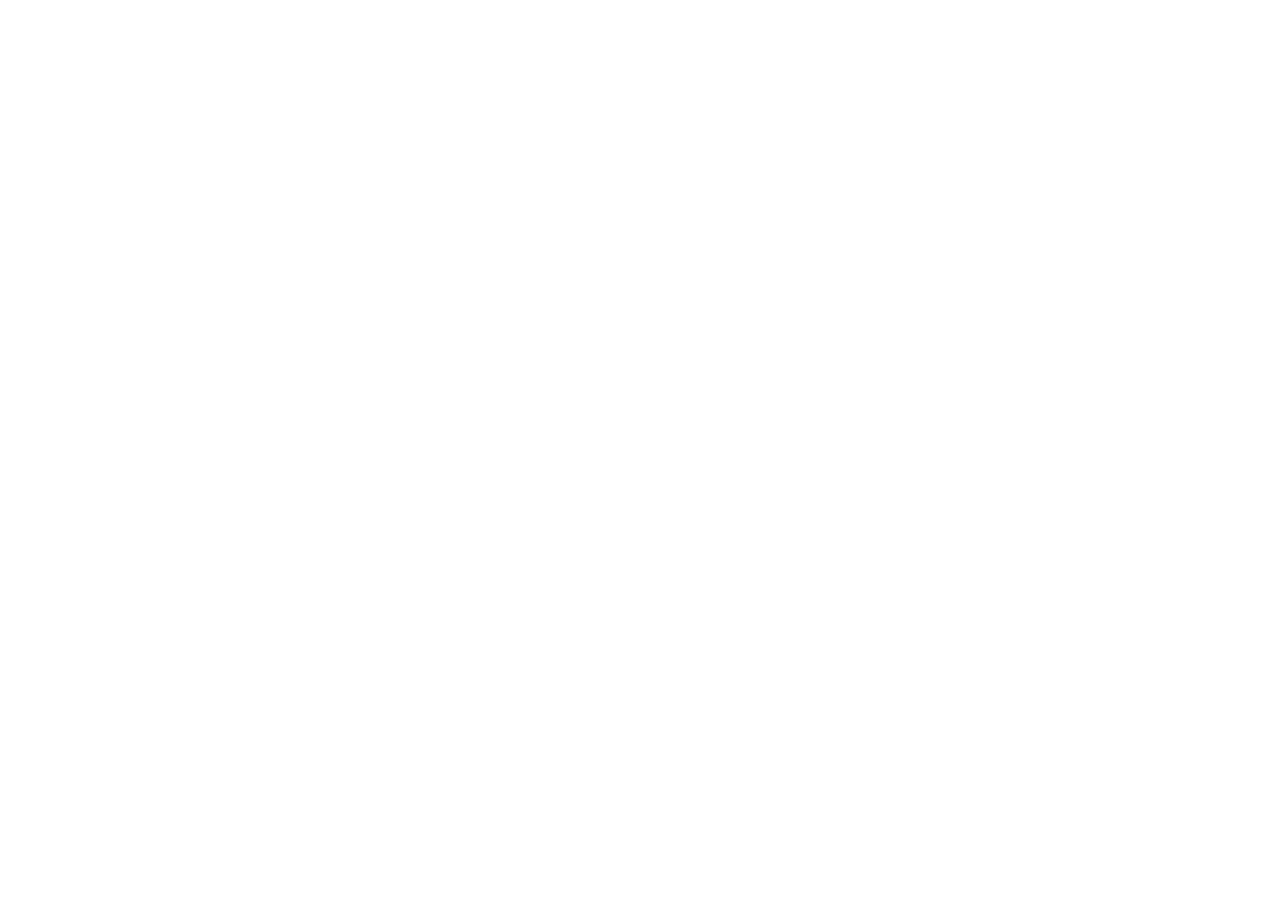
==== punto-1-2-3/index.html @ e9f5848c "mensaje" ====
<!DOCTYPE html>
<html lang="en">
<head>
    <meta charset="UTF-8">
    <meta name="viewport" content="width=device-width, initial-scale=1.0">
    <title>Document</title>
</head>
<body>
  <header></header>
  <div class="header__navegator"></div>
  <div class="header__settings"></div>
  <main></main>
  <footer></footer>  
</body>
</html>
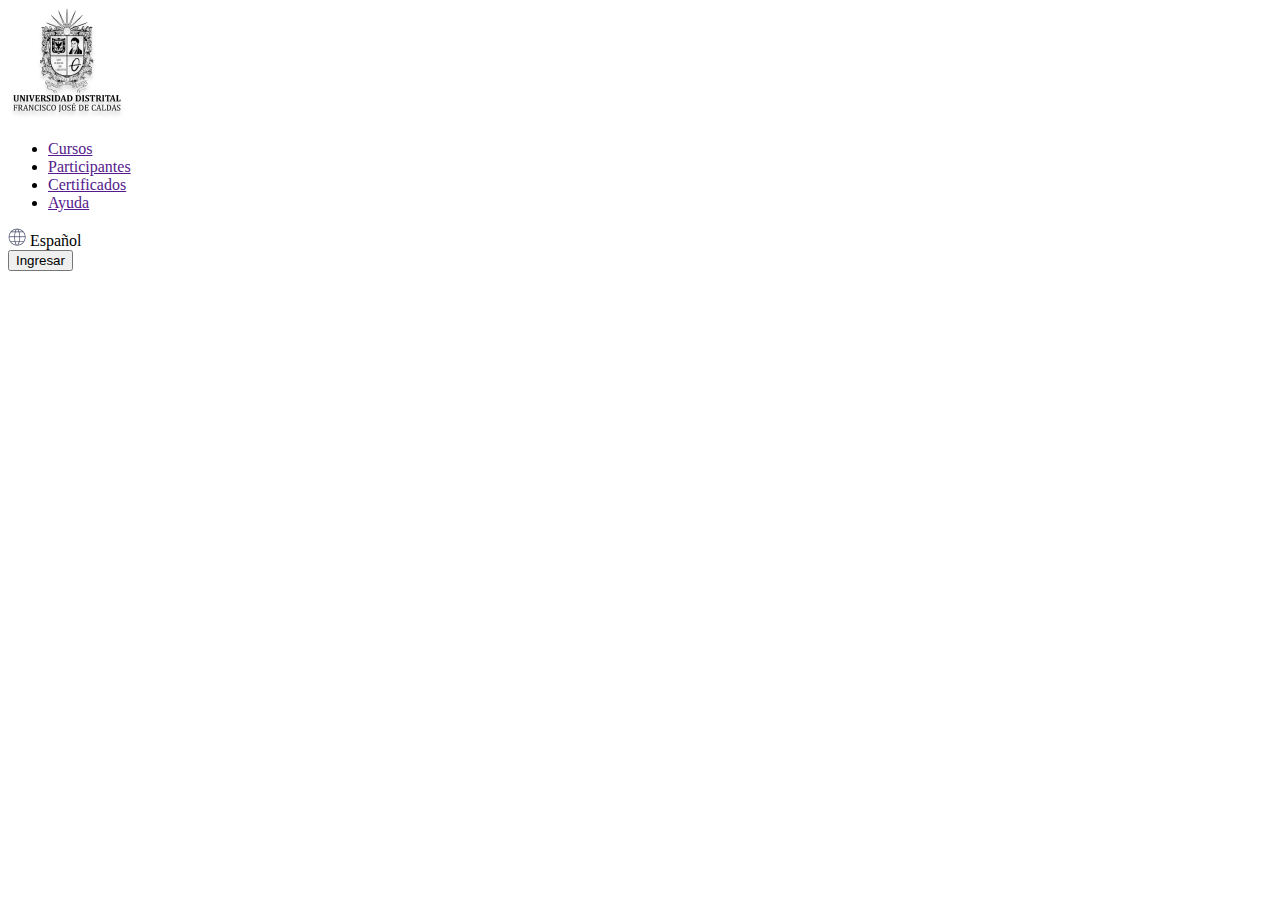
==== commit f13512a6: "Creacion del header" ====
--- a/punto-1-2-3/index.html
+++ b/punto-1-2-3/index.html
@@ -6,9 +6,26 @@
     <title>Document</title>
 </head>
 <body>
-  <header></header>
-  <div class="header__navegator"></div>
-  <div class="header__settings"></div>
+  <header>
+  <div class="header__navegator">
+    <img src="./public/images/header-logo.png" alt="header logo">
+    <nav>
+      <ul>
+        <li><a href="">Cursos</a></li>
+        <li><a href="">Participantes</a></li>
+        <li><a href="">Certificados</a></li>
+        <li><a href="">Ayuda</a></li>
+      </ul>
+    </nav>
+  </div>
+  <div class="header__settings">
+    <div class="language">
+      <img src="./public/images/header-world.png" alt="header world">
+      <span>Español</span>
+  </div>
+  <button>Ingresar</button>
+  </div>
+</header>
   <main></main>
   <footer></footer>  
 </body>
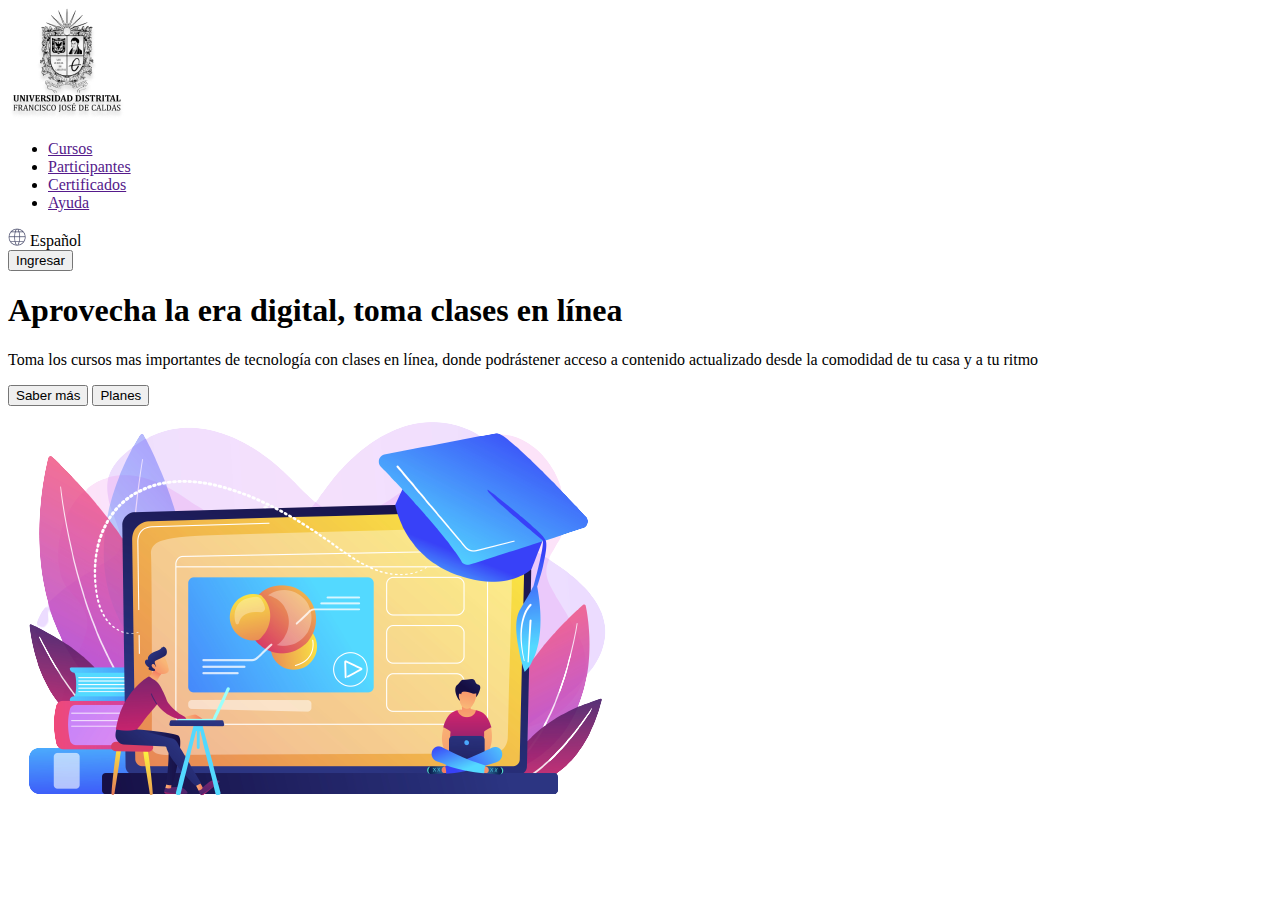
==== commit e69e3984: "creacion del banner en html" ====
--- a/punto-1-2-3/index.html
+++ b/punto-1-2-3/index.html
@@ -26,7 +26,26 @@
   <button>Ingresar</button>
   </div>
 </header>
-  <main></main>
+  <main>
+    <section id="banner">
+      <div class="banner__info">
+      <div class="banner__text">
+        <h1>Aprovecha la era digital, toma clases en línea</h1>
+        <p>
+          Toma los cursos mas importantes de tecnología con clases en línea, 
+          donde podrástener acceso a contenido actualizado desde la comodidad
+           de tu casa y a tu ritmo</p>
+      </div>
+      <div class="banner__buttons">
+        <button>Saber más</button>
+        <button>Planes</button>
+      </div>
+      </div>
+      <img src="./public/images/banner-online.png" alt="banner online">
+    </section>
+    <section id="section-1"></section>
+    <section id="section-2"></section>
+  </main>
   <footer></footer>  
 </body>
 </html>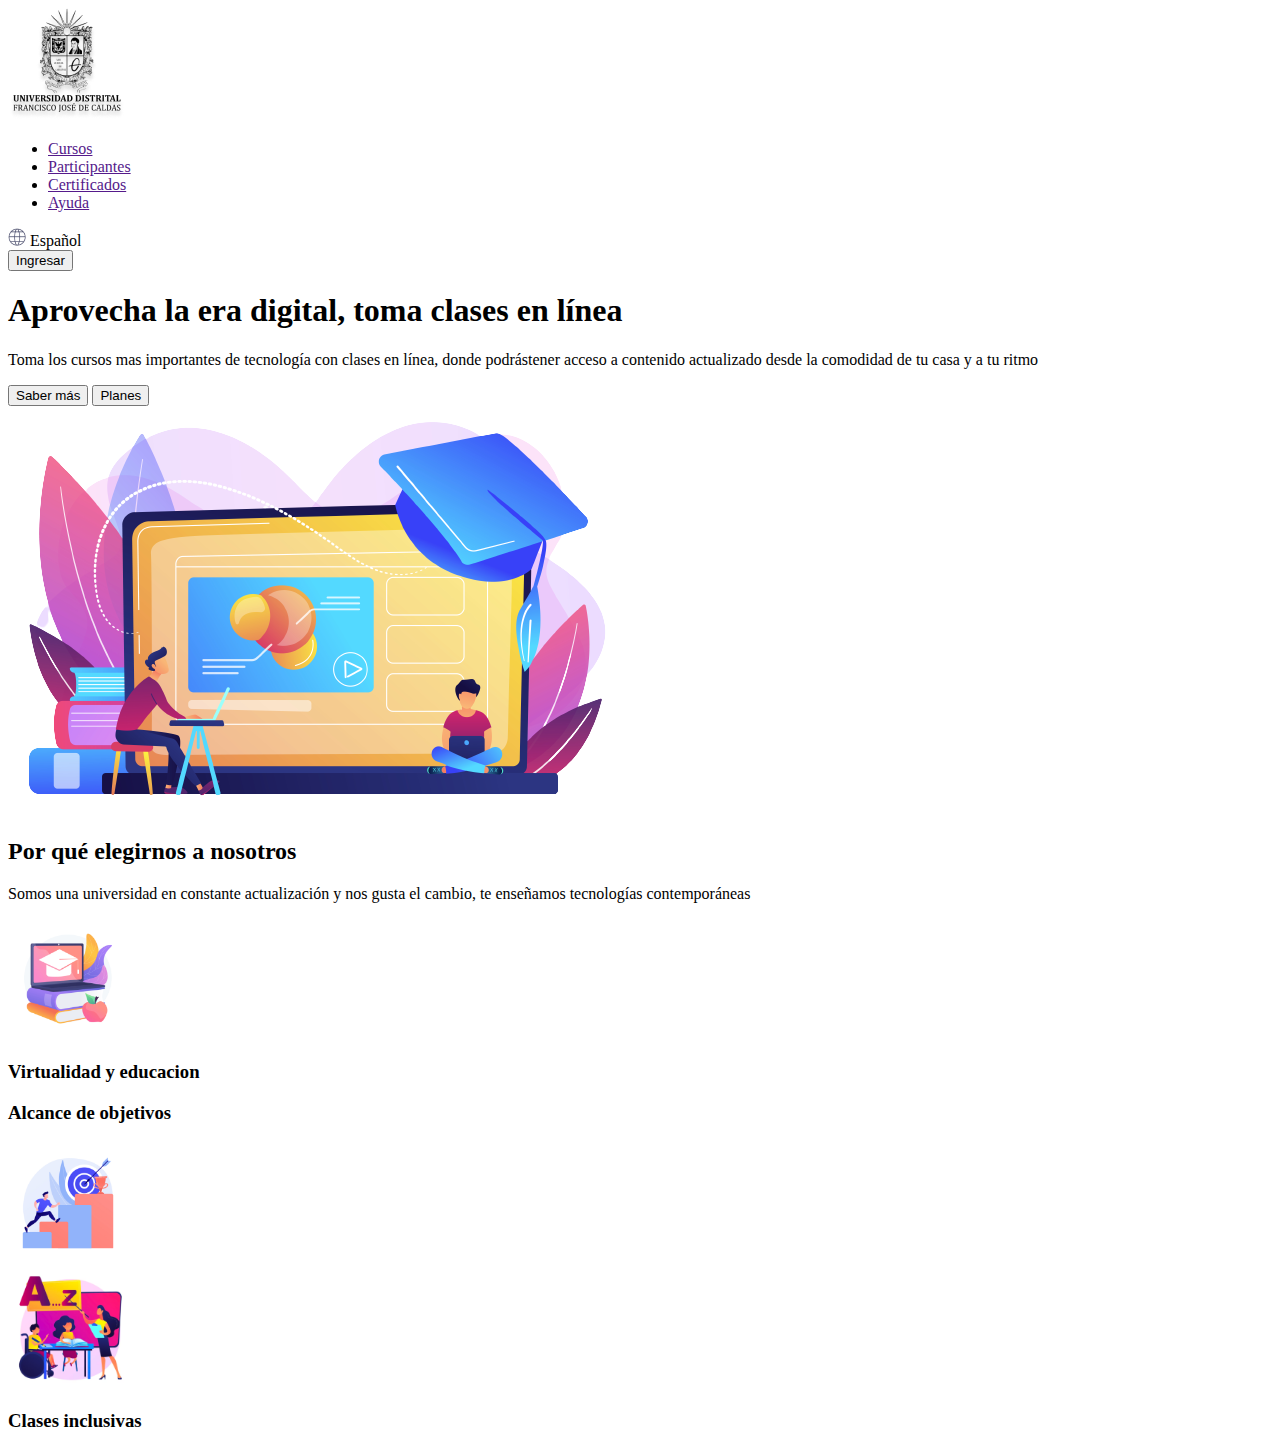
==== commit 905fc6a4: "creacion section 1 con html" ====
--- a/punto-1-2-3/index.html
+++ b/punto-1-2-3/index.html
@@ -43,7 +43,39 @@
       </div>
       <img src="./public/images/banner-online.png" alt="banner online">
     </section>
-    <section id="section-1"></section>
+    <section id="section-1">
+      <div class="section-1__info"></div>
+      <h2>Por qué elegirnos a nosotros</h2>
+      <p>
+        Somos una universidad en constante
+        actualización y nos gusta el cambio, te
+        enseñamos tecnologías contemporáneas
+      </p>
+      <div class="card-1">
+        <img src="./public/images/section1-education.png"
+        alt="education"
+        widht="120px"
+        height="120px"
+        >
+        <h3>Virtualidad y educacion</h3>
+      </div>
+      <div class="card-2">
+        <h3>Alcance de objetivos</h3>
+        <img src="./public/images/section1-goals.png"
+        alt="goals"
+        widht="120px"
+        height="120px"
+        >
+      </div>
+      <div class="card-3">
+        <img src="./public/images/section1-teach.png"
+        alt="teach"
+        widht="120px"
+        height="120px"
+        >
+        <h3>Clases inclusivas</h3>
+      </div>
+    </section>
     <section id="section-2"></section>
   </main>
   <footer></footer>  
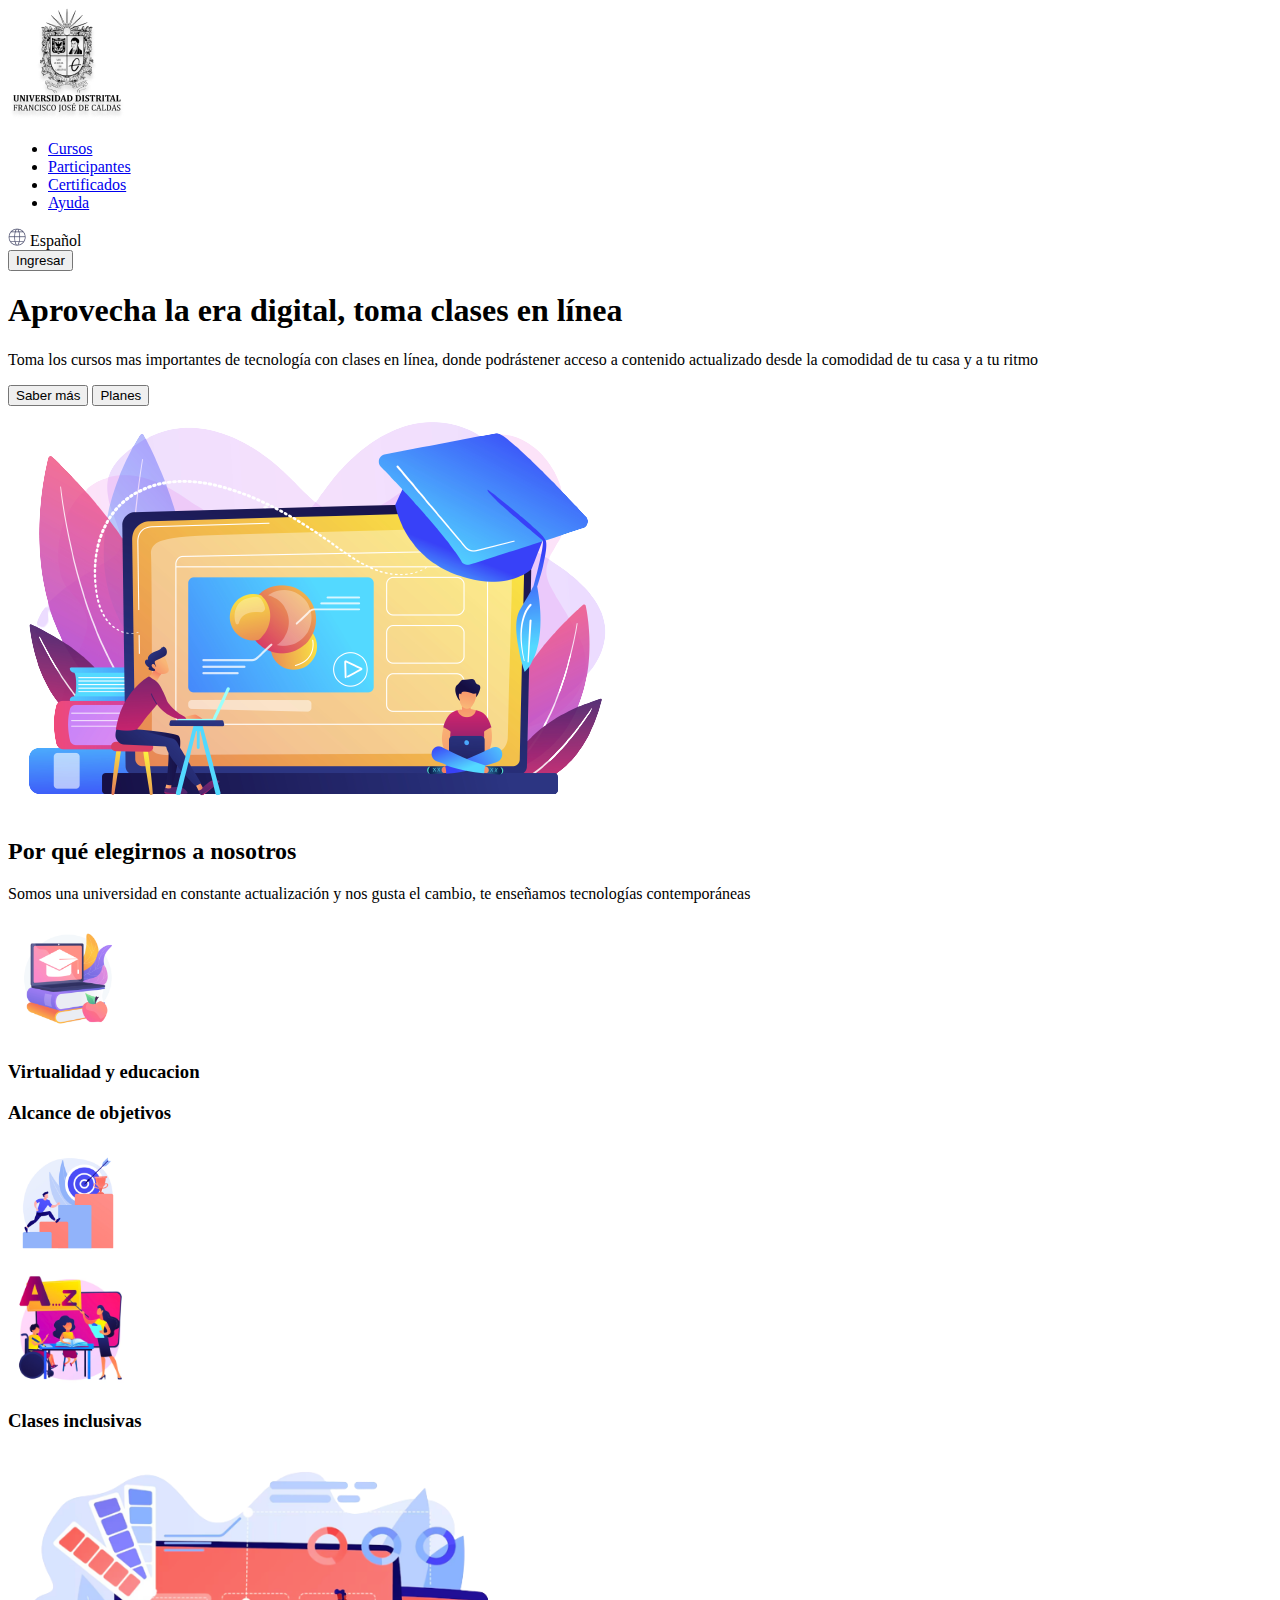
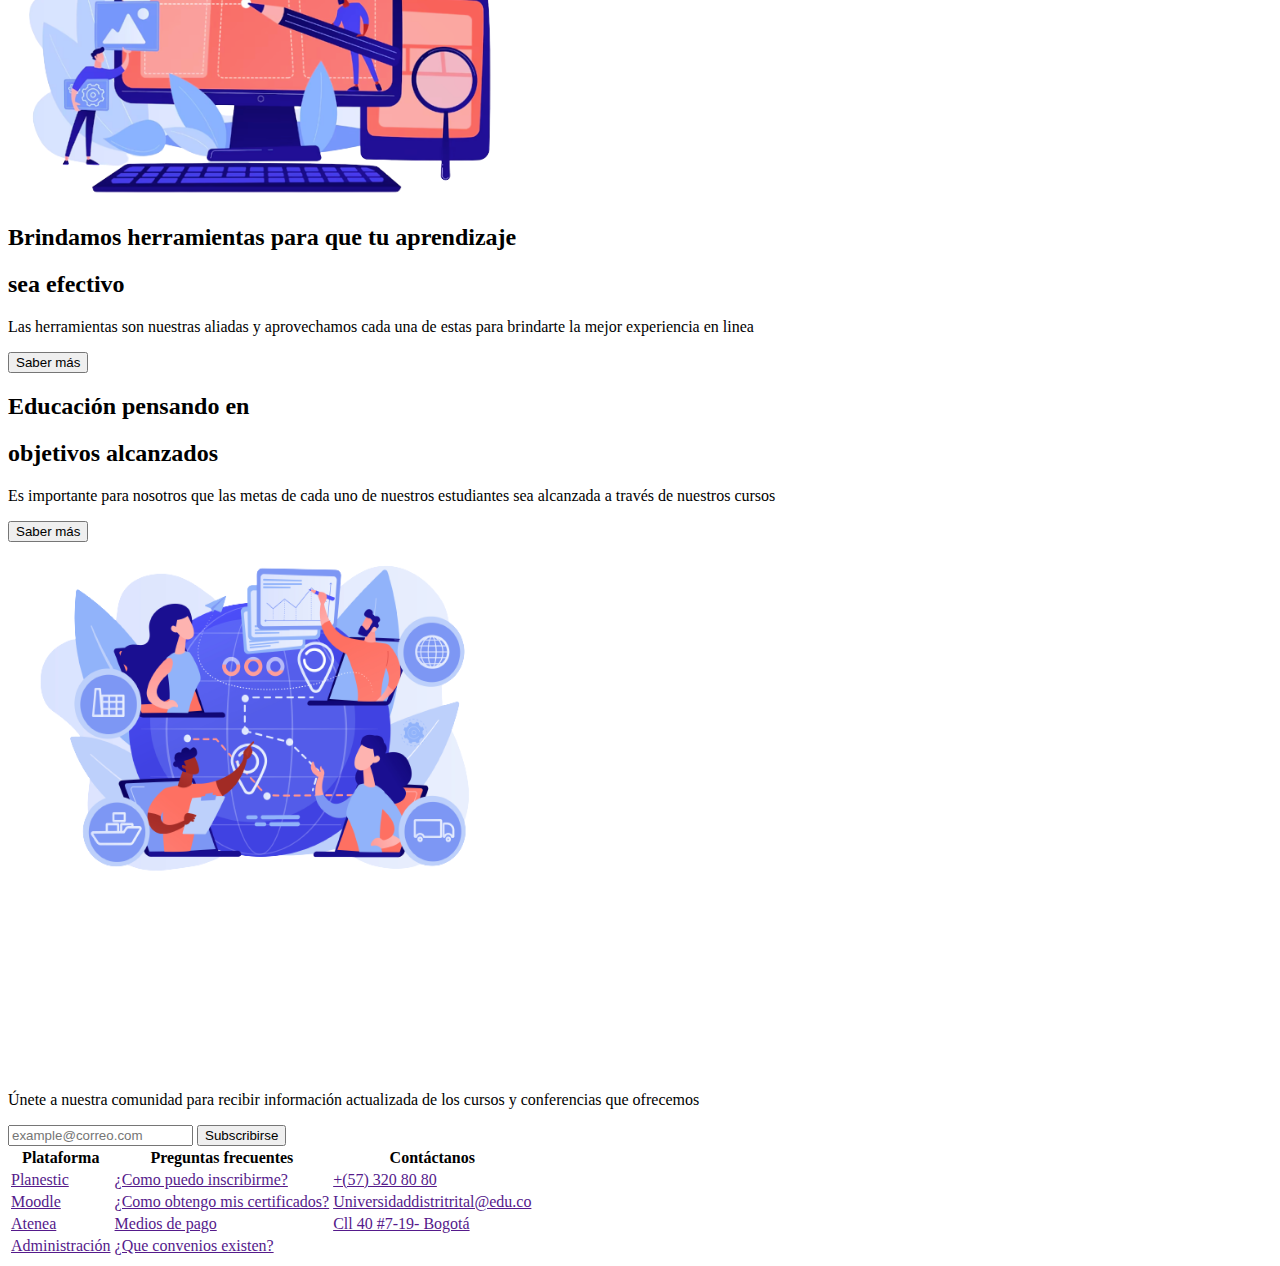
==== commit 1666bdc7: "finalizacion del punto 2" ====
--- a/punto-1-2-3/index.html
+++ b/punto-1-2-3/index.html
@@ -3,7 +3,7 @@
 <head>
     <meta charset="UTF-8">
     <meta name="viewport" content="width=device-width, initial-scale=1.0">
-    <title>Document</title>
+    <title>Page Design</title>
 </head>
 <body>
   <header>
@@ -11,10 +11,10 @@
     <img src="./public/images/header-logo.png" alt="header logo">
     <nav>
       <ul>
-        <li><a href="">Cursos</a></li>
-        <li><a href="">Participantes</a></li>
-        <li><a href="">Certificados</a></li>
-        <li><a href="">Ayuda</a></li>
+        <li><a href="#banner">Cursos</a></li>
+        <li><a href="#section-1">Participantes</a></li>
+        <li><a href="#section-2">Certificados</a></li>
+        <li><a href="#footer">Ayuda</a></li>
       </ul>
     </nav>
   </div>
@@ -51,7 +51,7 @@
         actualización y nos gusta el cambio, te
         enseñamos tecnologías contemporáneas
       </p>
-      <div class="card-1">
+      <div class="section-1__card">
         <img src="./public/images/section1-education.png"
         alt="education"
         widht="120px"
@@ -59,7 +59,7 @@
         >
         <h3>Virtualidad y educacion</h3>
       </div>
-      <div class="card-2">
+      <div class="section-1__card">
         <h3>Alcance de objetivos</h3>
         <img src="./public/images/section1-goals.png"
         alt="goals"
@@ -67,7 +67,7 @@
         height="120px"
         >
       </div>
-      <div class="card-3">
+      <div class="section-1__card">
         <img src="./public/images/section1-teach.png"
         alt="teach"
         widht="120px"
@@ -76,8 +76,96 @@
         <h3>Clases inclusivas</h3>
       </div>
     </section>
-    <section id="section-2"></section>
+    <section id="section-2">
+      <div class=""section-2__info>
+        <img 
+        src="./public/images/section2-tools.png" 
+        alt="tools"
+        width="500px"
+        height="350px"
+        >
+        <div>
+          <h2>Brindamos herramientas para que tu  aprendizaje</h2>
+          <h2>sea efectivo</h2>
+          <p>
+            Las herramientas son nuestras aliadas y aprovechamos cada una de estas para
+             brindarte la mejor experiencia en linea
+            </p>
+            <button>Saber más</button>
+        </div>
+      </div>
+      <div class=""section-2__info>
+        <div>
+          <h2>Educación pensando en</h2>
+          <h2>objetivos alcanzados</h2>
+          <p>
+            Es importante para nosotros que las metas de cada uno de nuestros
+            estudiantes sea alcanzada a través de nuestros cursos
+            </p>
+            <button>Saber más</button> 
+        </div>
+        <img 
+        src="./public/images/section2-goals.png" 
+        alt="goals"
+        width="500px"
+        height="350px"
+        >
+      </div>
+    </section>
   </main>
-  <footer></footer>  
+  <footer id="footer">
+    <div class="footer__info">
+      <img 
+      src="./public/images/footer-logo.png" 
+      alt="logo"
+      width="200px"
+      height="175px"
+      >
+      <p>
+        Únete a nuestra comunidad para recibir información actualizada de
+         los cursos y conferencias que ofrecemos
+      </p>
+      <form action="">
+        <input 
+        type="email"
+        placeholder="example@correo.com"
+        name="user_email"
+        >
+        <button>Subscribirse</button>
+      </form>
+    </div>
+    <div class="footer__list">
+      <table>
+        <thead>
+          <tr>
+            <th>Plataforma</th>
+            <th>Preguntas frecuentes</th>
+            <th>Contáctanos</th>
+          </tr>
+        </thead>
+        <tbody>
+          <tr>
+            <td><a href="">Planestic</a></td>
+            <td><a href="">¿Como puedo inscribirme?</a></td>
+            <td><a href="">+(57) 320 80 80</a></td>
+          </tr>
+          <tr>
+            <td><a href="">Moodle</a></td>
+            <td><a href="">¿Como obtengo mis certificados?</a></td>
+            <td><a href="">Universidaddistritrital@edu.co</a></td>
+          </tr>
+          <tr>
+            <td><a href="">Atenea</a></td>
+            <td><a href="">Medios de pago</a></td>
+            <td><a href="">Cll 40 #7-19- Bogotá</a></td>
+          </tr>
+          <tr>
+            <td><a href="">Administración</a></td>
+            <td><a href="">¿Que convenios existen?</a></td>
+          </tr>
+        </tbody>
+      </table>
+    </div>
+  </footer>  
 </body>
 </html>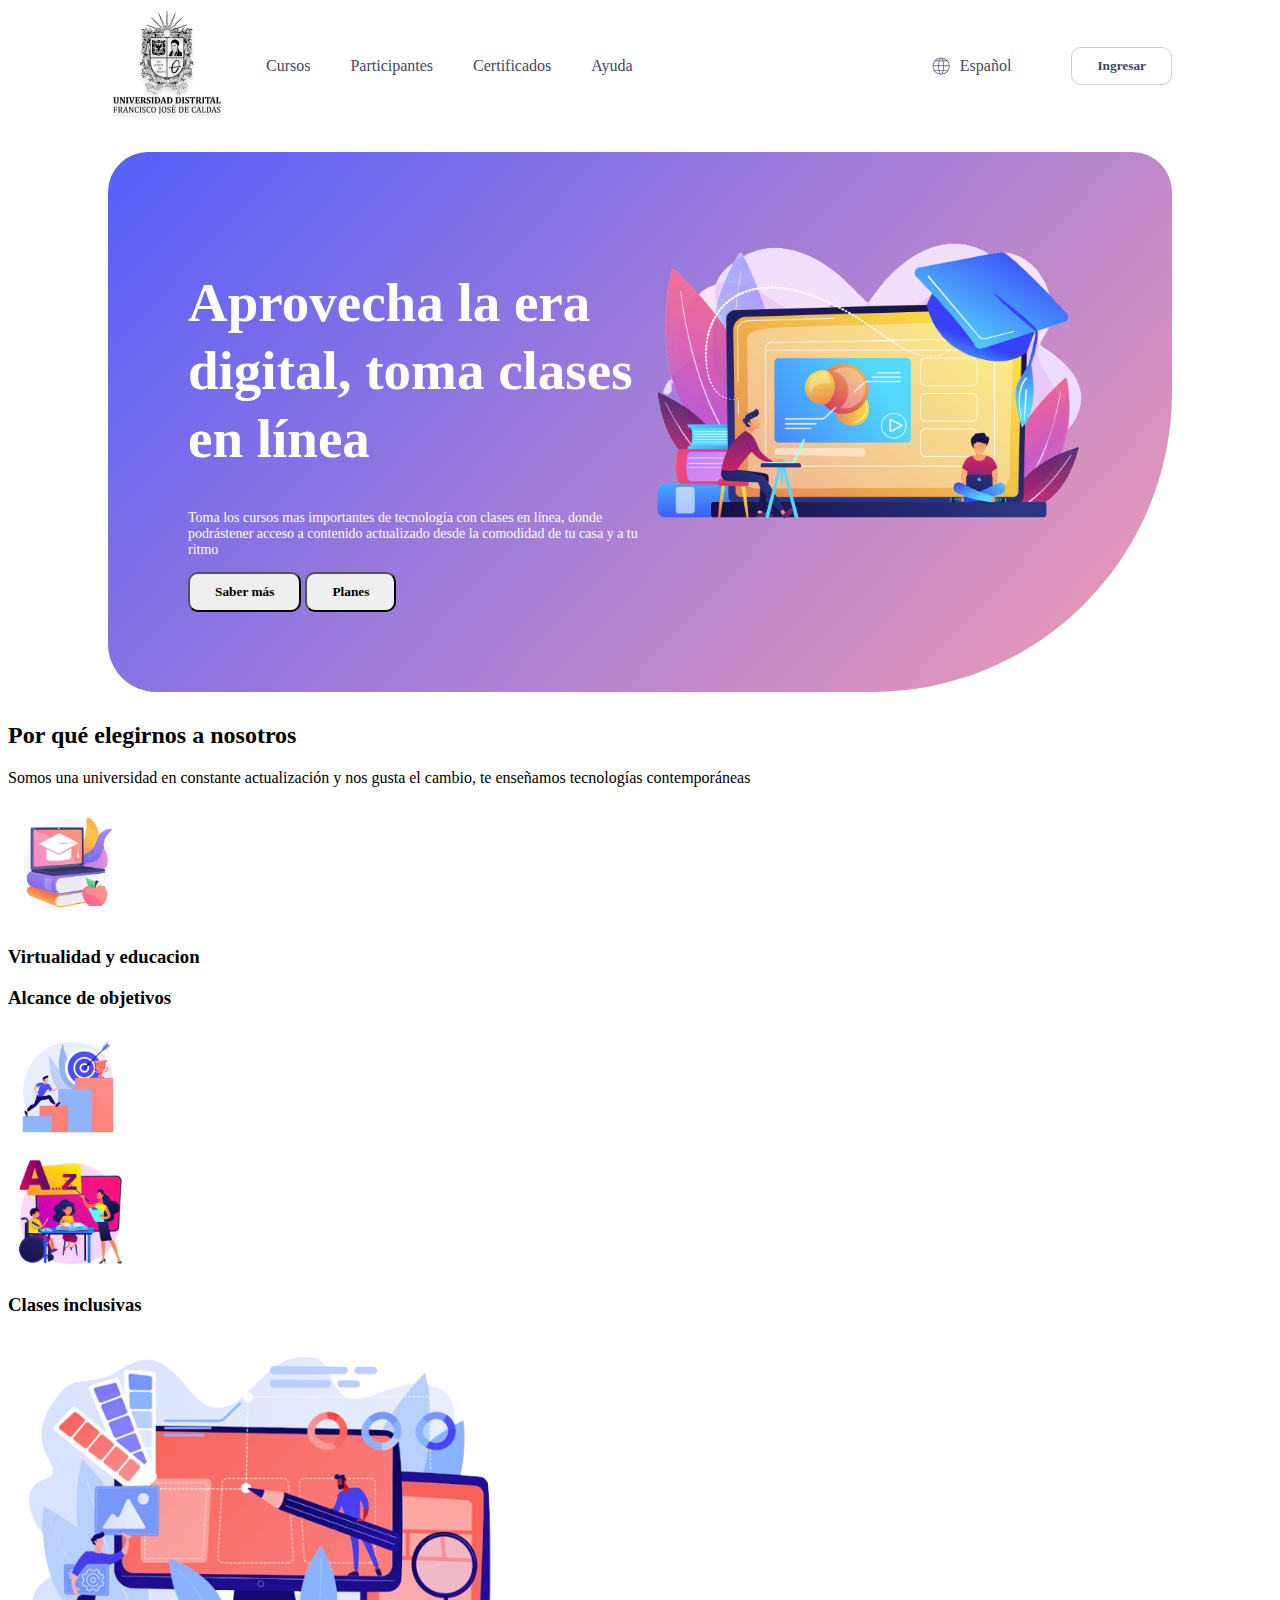
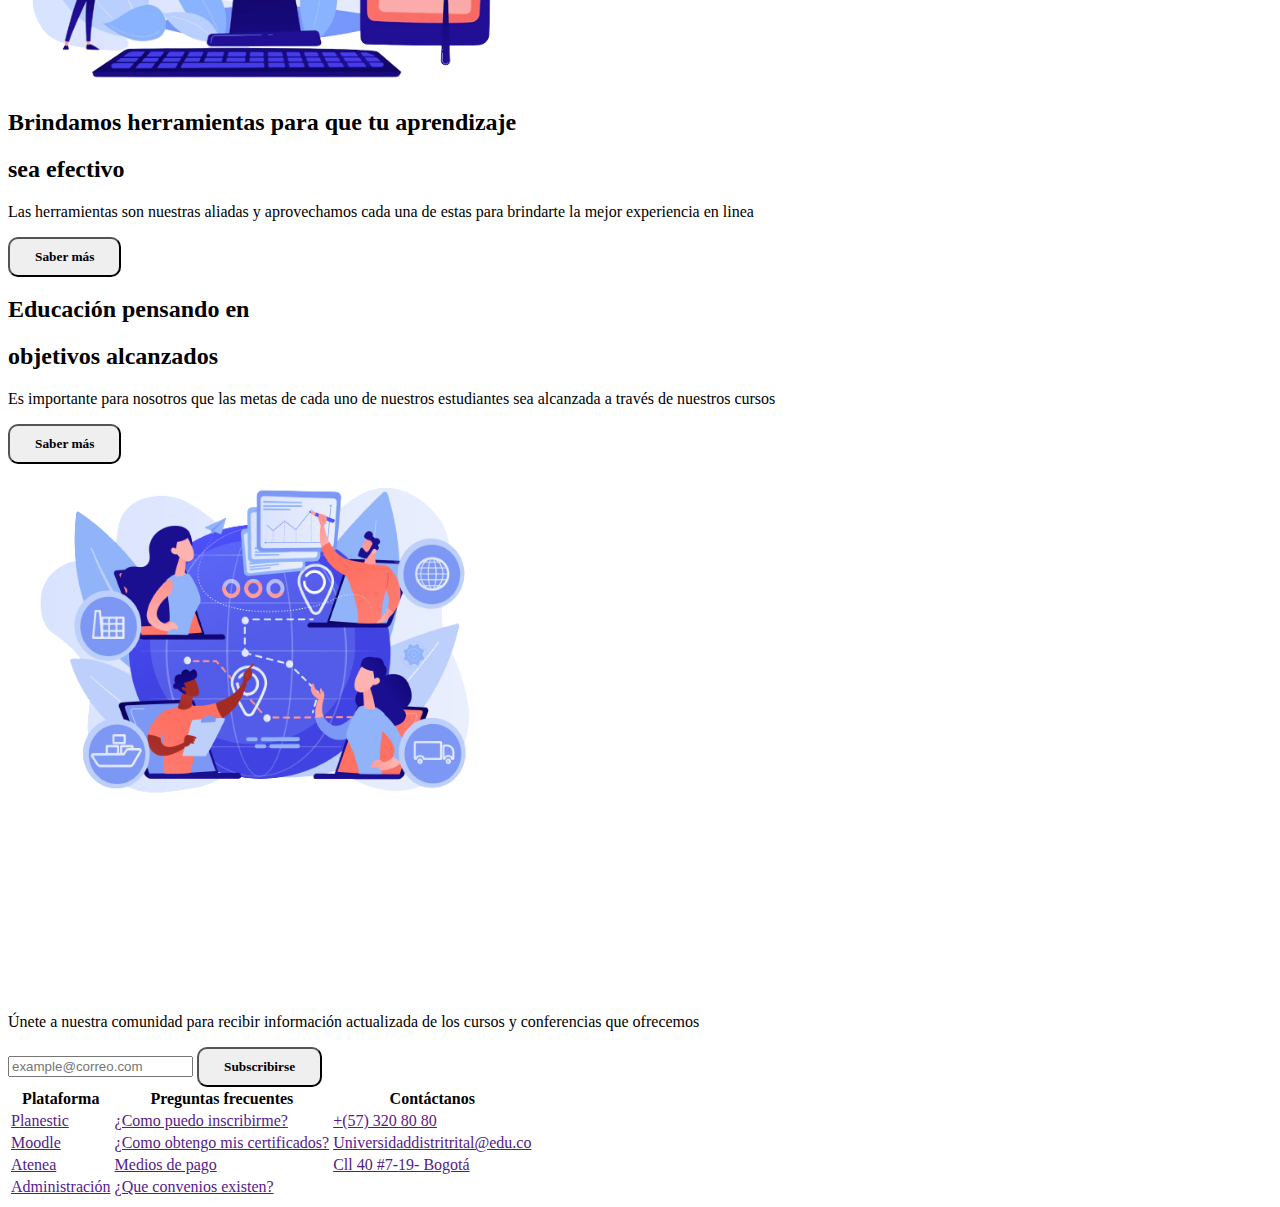
==== commit f61208e1: "clase 1 css" ====
--- a/punto-1-2-3/index.html
+++ b/punto-1-2-3/index.html
@@ -3,6 +3,10 @@
 <head>
     <meta charset="UTF-8">
     <meta name="viewport" content="width=device-width, initial-scale=1.0">
+    <link rel="stylesheet" href="https://indestructibletype.com/fonts/Jost.css" type="text/css" charset="utf-8"/>
+    <link rel="stylesheet" href="./styles/common-styles.css">
+    <link rel="stylesheet" href="./styles/header-styles.css">
+    <link rel="stylesheet" href="./styles/banner-styles.css">
     <title>Page Design</title>
 </head>
 <body>
--- a/punto-1-2-3/styles/common-styles.css
+++ b/punto-1-2-3/styles/common-styles.css
@@ -0,0 +1,11 @@
+a{
+    font-family: "Jost";
+}
+
+button{
+    padding: 10px 25px;
+    font-family: "Jost";
+    font-weight: bold;
+    border-radius: 10px;
+    cursor: pointer;
+}--- a/punto-1-2-3/styles/header-styles.css
+++ b/punto-1-2-3/styles/header-styles.css
@@ -0,0 +1,43 @@
+header{
+    display: flex;
+    justify-content: space-between;
+    margin: 10px 100px;
+}
+
+.header__navegator{
+    display: flex;
+    align-items: center;
+}
+
+ul{
+    display: flex;
+    gap: 40px;
+    list-style:none;
+}
+
+nav a{
+    color: #454868;
+    text-decoration: none;
+    font-weight: 500;
+}
+
+.header__settings{
+    display: flex;
+    align-items: center;
+    gap:60px;
+}
+
+.language{
+    display:flex;
+    align-items: center;
+    gap: 10px;
+    font-family: "Jost";
+    font-weight: 300;
+    color: #454868;
+}
+
+header button{
+    background-color: transparent;
+    border: 1px solid #45486843 ;
+    color: #454868;
+}--- a/punto-1-2-3/styles/banner-styles.css
+++ b/punto-1-2-3/styles/banner-styles.css
@@ -0,0 +1,26 @@
+#banner{
+    display: flex;
+    margin: 30px 100px;
+    padding: 80px;
+    background: linear-gradient(313deg, #EE9AB5 3.28%, #5961F9 97.04%);
+    border-radius: 40px 40px 300px 48px;
+}
+
+h1{
+    font-family: "Jost";
+    color: white;
+    font-size: 55px;
+    line-height: 124%;
+    letter-spacing: -1%;
+}
+
+#banner img{
+    width: 550px;
+    height: 300px;
+}
+
+.banner__text p{
+    font-family: "Jost";
+    color: white;
+    font-size:14px;
+}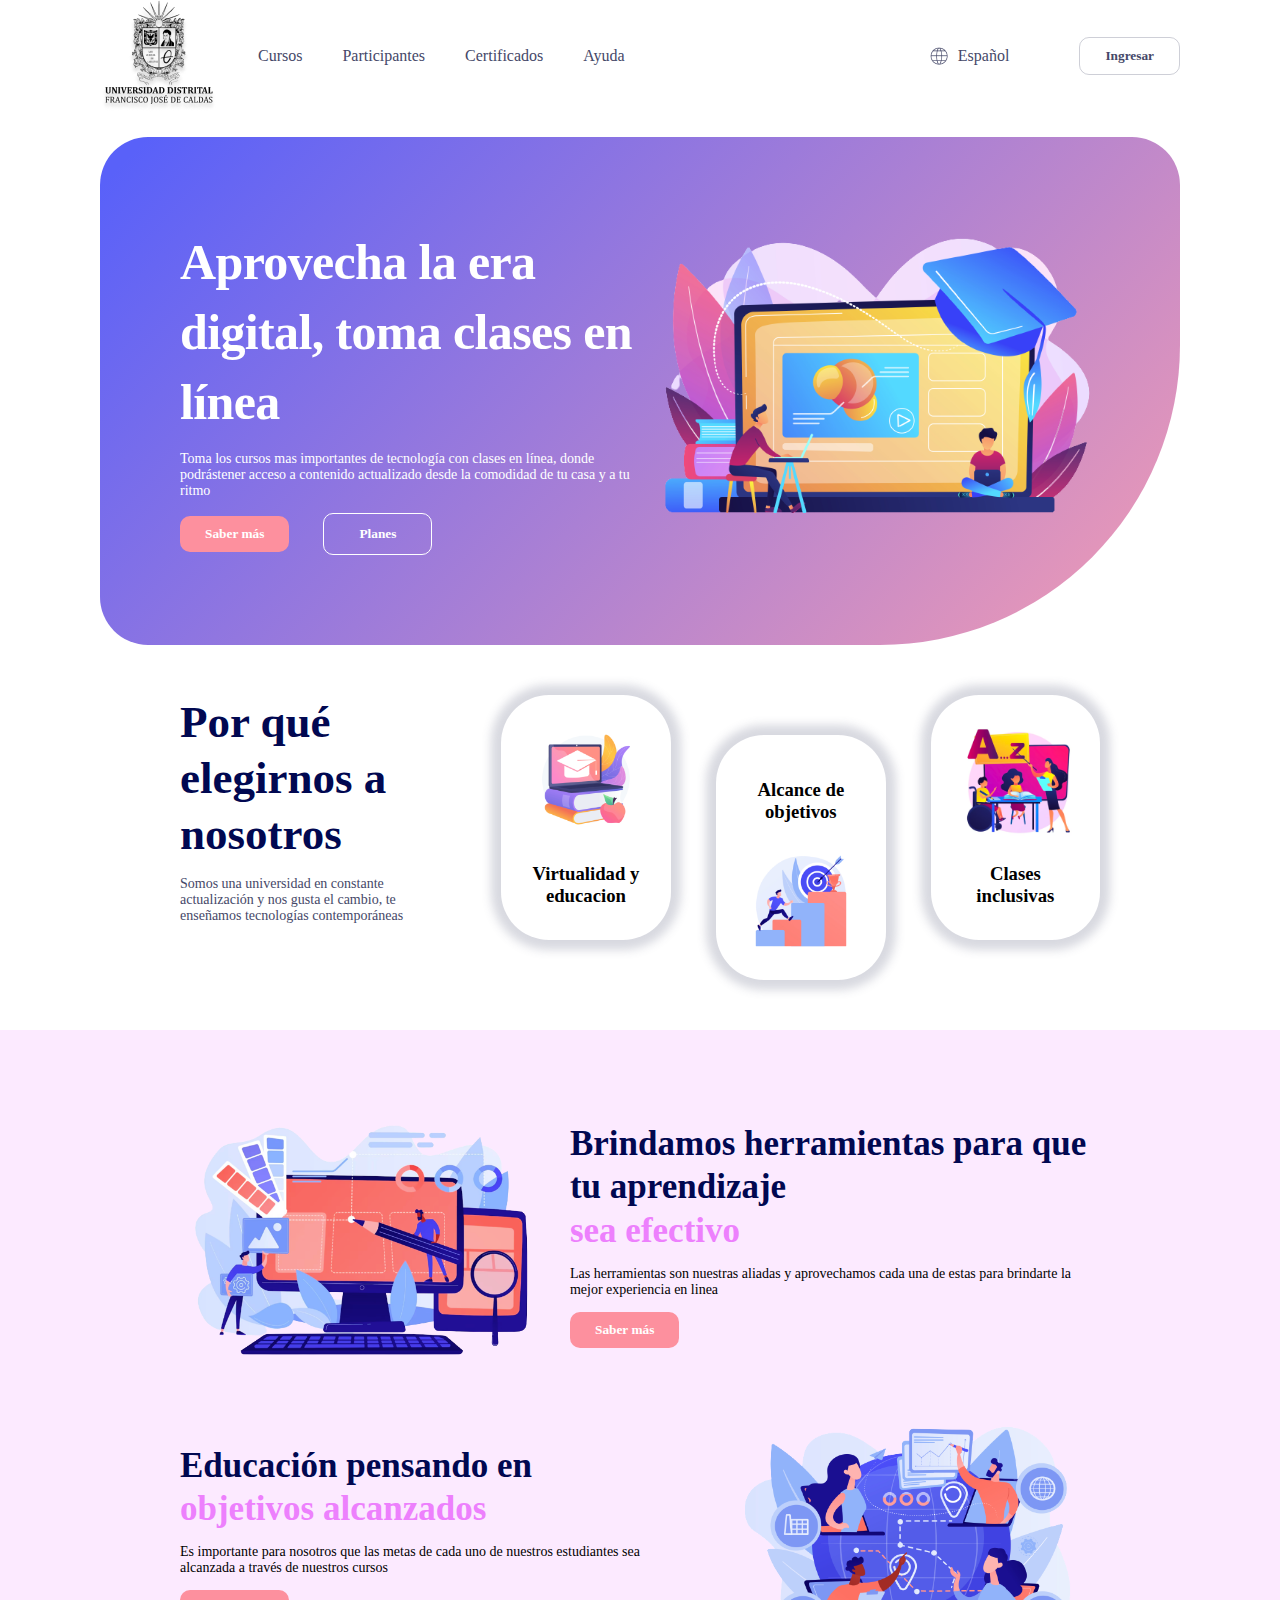
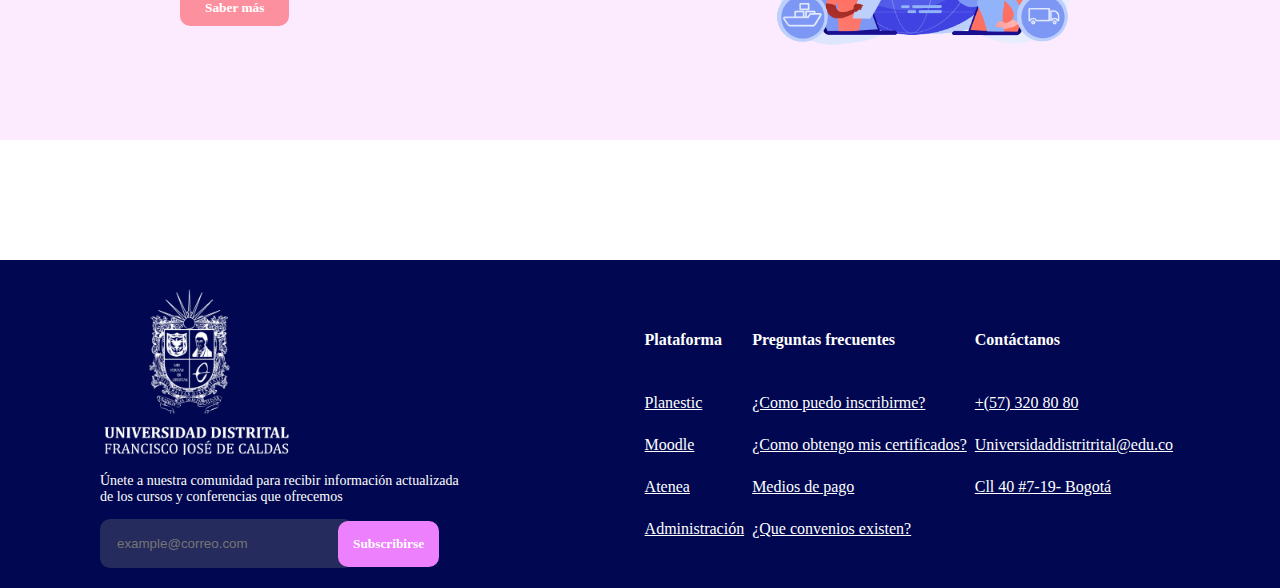
==== commit 083c3e2f: "finalizacion punto 3" ====
--- a/punto-1-2-3/index.html
+++ b/punto-1-2-3/index.html
@@ -7,6 +7,9 @@
     <link rel="stylesheet" href="./styles/common-styles.css">
     <link rel="stylesheet" href="./styles/header-styles.css">
     <link rel="stylesheet" href="./styles/banner-styles.css">
+    <link rel="stylesheet" href="./styles/section-1-styles.css">
+    <link rel="stylesheet" href="./styles/section-2-styles.css">
+    <link rel="stylesheet" href="./styles/footer-styles.css">
     <title>Page Design</title>
 </head>
 <body>
@@ -41,20 +44,21 @@
            de tu casa y a tu ritmo</p>
       </div>
       <div class="banner__buttons">
-        <button>Saber más</button>
-        <button>Planes</button>
+        <button class="button--orange">Saber más</button>
+        <button class="button--transparent">Planes</button>
       </div>
       </div>
       <img src="./public/images/banner-online.png" alt="banner online">
     </section>
     <section id="section-1">
-      <div class="section-1__info"></div>
+      <div class="section-1__info">
       <h2>Por qué elegirnos a nosotros</h2>
       <p>
         Somos una universidad en constante
         actualización y nos gusta el cambio, te
         enseñamos tecnologías contemporáneas
       </p>
+    </div>
       <div class="section-1__card">
         <img src="./public/images/section1-education.png"
         alt="education"
@@ -63,7 +67,7 @@
         >
         <h3>Virtualidad y educacion</h3>
       </div>
-      <div class="section-1__card">
+      <div class="section-1__card section-1__card-down">
         <h3>Alcance de objetivos</h3>
         <img src="./public/images/section1-goals.png"
         alt="goals"
@@ -81,7 +85,7 @@
       </div>
     </section>
     <section id="section-2">
-      <div class=""section-2__info>
+      <div class="section-2__info">
         <img 
         src="./public/images/section2-tools.png" 
         alt="tools"
@@ -90,23 +94,24 @@
         >
         <div>
           <h2>Brindamos herramientas para que tu  aprendizaje</h2>
-          <h2>sea efectivo</h2>
+          <h2 class="title__pink">sea efectivo</h2>
           <p>
             Las herramientas son nuestras aliadas y aprovechamos cada una de estas para
              brindarte la mejor experiencia en linea
             </p>
-            <button>Saber más</button>
+            <button class="button--orange">Saber más</button>
         </div>
+       
       </div>
-      <div class=""section-2__info>
+      <div class="section-2__info">
         <div>
           <h2>Educación pensando en</h2>
-          <h2>objetivos alcanzados</h2>
+          <h2 class="title__pink">objetivos alcanzados</h2>
           <p>
             Es importante para nosotros que las metas de cada uno de nuestros
             estudiantes sea alcanzada a través de nuestros cursos
             </p>
-            <button>Saber más</button> 
+            <button class="button--orange">Saber más</button> 
         </div>
         <img 
         src="./public/images/section2-goals.png" 
--- a/punto-1-2-3/styles/common-styles.css
+++ b/punto-1-2-3/styles/common-styles.css
@@ -1,3 +1,8 @@
+body{
+    margin: 0px;
+}
+
+
 a{
     font-family: "Jost";
 }
@@ -8,4 +13,26 @@
     font-weight: bold;
     border-radius: 10px;
     cursor: pointer;
-}+}
+
+p {
+    font-family: "Jost";
+    font-size: 14px;
+    font-weight: 300;
+}
+
+.button--orange{
+    margin-right: 10px;
+    background: #FD909E;
+    color: white;
+    border: none;
+}
+h2{
+    font-family: "Jost";
+    font-size: 45px;
+    color: #010851;
+    line-height: 124%;
+    letter-spacing: -1%;
+    margin:0;
+}
+
--- a/punto-1-2-3/styles/header-styles.css
+++ b/punto-1-2-3/styles/header-styles.css
@@ -1,7 +1,7 @@
 header{
     display: flex;
     justify-content: space-between;
-    margin: 10px 100px;
+    margin: 0px 100px;
 }
 
 .header__navegator{
@@ -24,7 +24,7 @@
 .header__settings{
     display: flex;
     align-items: center;
-    gap:60px;
+    gap:70px;
 }
 
 .language{
--- a/punto-1-2-3/styles/banner-styles.css
+++ b/punto-1-2-3/styles/banner-styles.css
@@ -1,17 +1,20 @@
 #banner{
     display: flex;
-    margin: 30px 100px;
-    padding: 80px;
-    background: linear-gradient(313deg, #EE9AB5 3.28%, #5961F9 97.04%);
-    border-radius: 40px 40px 300px 48px;
+    margin: 25px 100px;
+    padding: 90px 80px;
+    background: linear-gradient(313.18deg, #EE9AB5 3.28%, #5961F9 97.04%);
+    border-radius: 48px 48px 300px 48px;
+    color: white
 }
 
 h1{
+    margin: 0px;
     font-family: "Jost";
+    font-size: 50px;
+    line-height: 70px;
+    letter-spacing: -0.64px;
+    font-weight: 600;
     color: white;
-    font-size: 55px;
-    line-height: 124%;
-    letter-spacing: -1%;
 }
 
 #banner img{
@@ -19,8 +22,10 @@
     height: 300px;
 }
 
-.banner__text p{
-    font-family: "Jost";
+.button--transparent{
+    padding: 12px 35px;
+    background: transparent;
     color: white;
-    font-size:14px;
-}+    border: 1px solid white;
+    margin-left: 20px;
+}
--- a/punto-1-2-3/styles/section-1-styles.css
+++ b/punto-1-2-3/styles/section-1-styles.css
@@ -0,0 +1,32 @@
+#section-1{
+    display: flex;
+    justify-content: space-between;
+    margin: 50px 180px;
+}
+
+.section-1__info{
+    width: 30%;
+}
+
+.section-1__info p {
+    color: #454868;
+}
+
+.section-1__card{
+    width: min-content;
+    height: 195px;
+    text-align: center;
+
+    padding: 25px;
+    border-radius: 48px;
+    box-shadow: 0px 0px 10px 10px #45486835;
+    
+}
+
+.section-1__card-down{
+    margin-top:40px;
+}
+
+h3{
+    font-family: "Jost";
+}--- a/punto-1-2-3/styles/section-2-styles.css
+++ b/punto-1-2-3/styles/section-2-styles.css
@@ -0,0 +1,24 @@
+#section-2 {
+    padding: 30px 180px;
+    background-color: #ec80fd2b;
+}
+
+.section-2__info {
+    display: flex;
+    align-items: center;
+    gap: 30px;
+    margin: 50px 0px;
+}
+
+.title__pink{
+    color: #ED80FD;
+}
+
+.section-2__info h2{
+    font-size: 35px;
+}
+
+#section-2 img{
+    width: 500px;
+    height: 250px;
+}
--- a/punto-1-2-3/styles/footer-styles.css
+++ b/punto-1-2-3/styles/footer-styles.css
@@ -0,0 +1,51 @@
+footer{
+    display: flex;
+    justify-content: space-between;
+    align-items: center;
+    margin-top: 120px;
+    background-color: #010851; 
+    padding: 20px 100px;
+    color: white
+}
+
+.footer__info{
+    width: 34%;
+}
+
+form button{
+    padding: 15px;
+    background-color: #ED80FD;
+    color: white;
+    border:none;
+}
+
+input {
+    padding: 17px;
+    margin-right: -20px;
+    width: 220px;
+
+    border:none;
+    border-radius: 10px;
+    background-color: #4548688c;
+}
+
+table{
+    font-family: "Jost";
+    text-align: left;
+}
+
+th{
+    height: 80px;
+}
+
+tr{
+    height: 40px;
+}
+
+td{
+    padding-right:5px ;
+}
+
+td a {
+    color: white;
+}